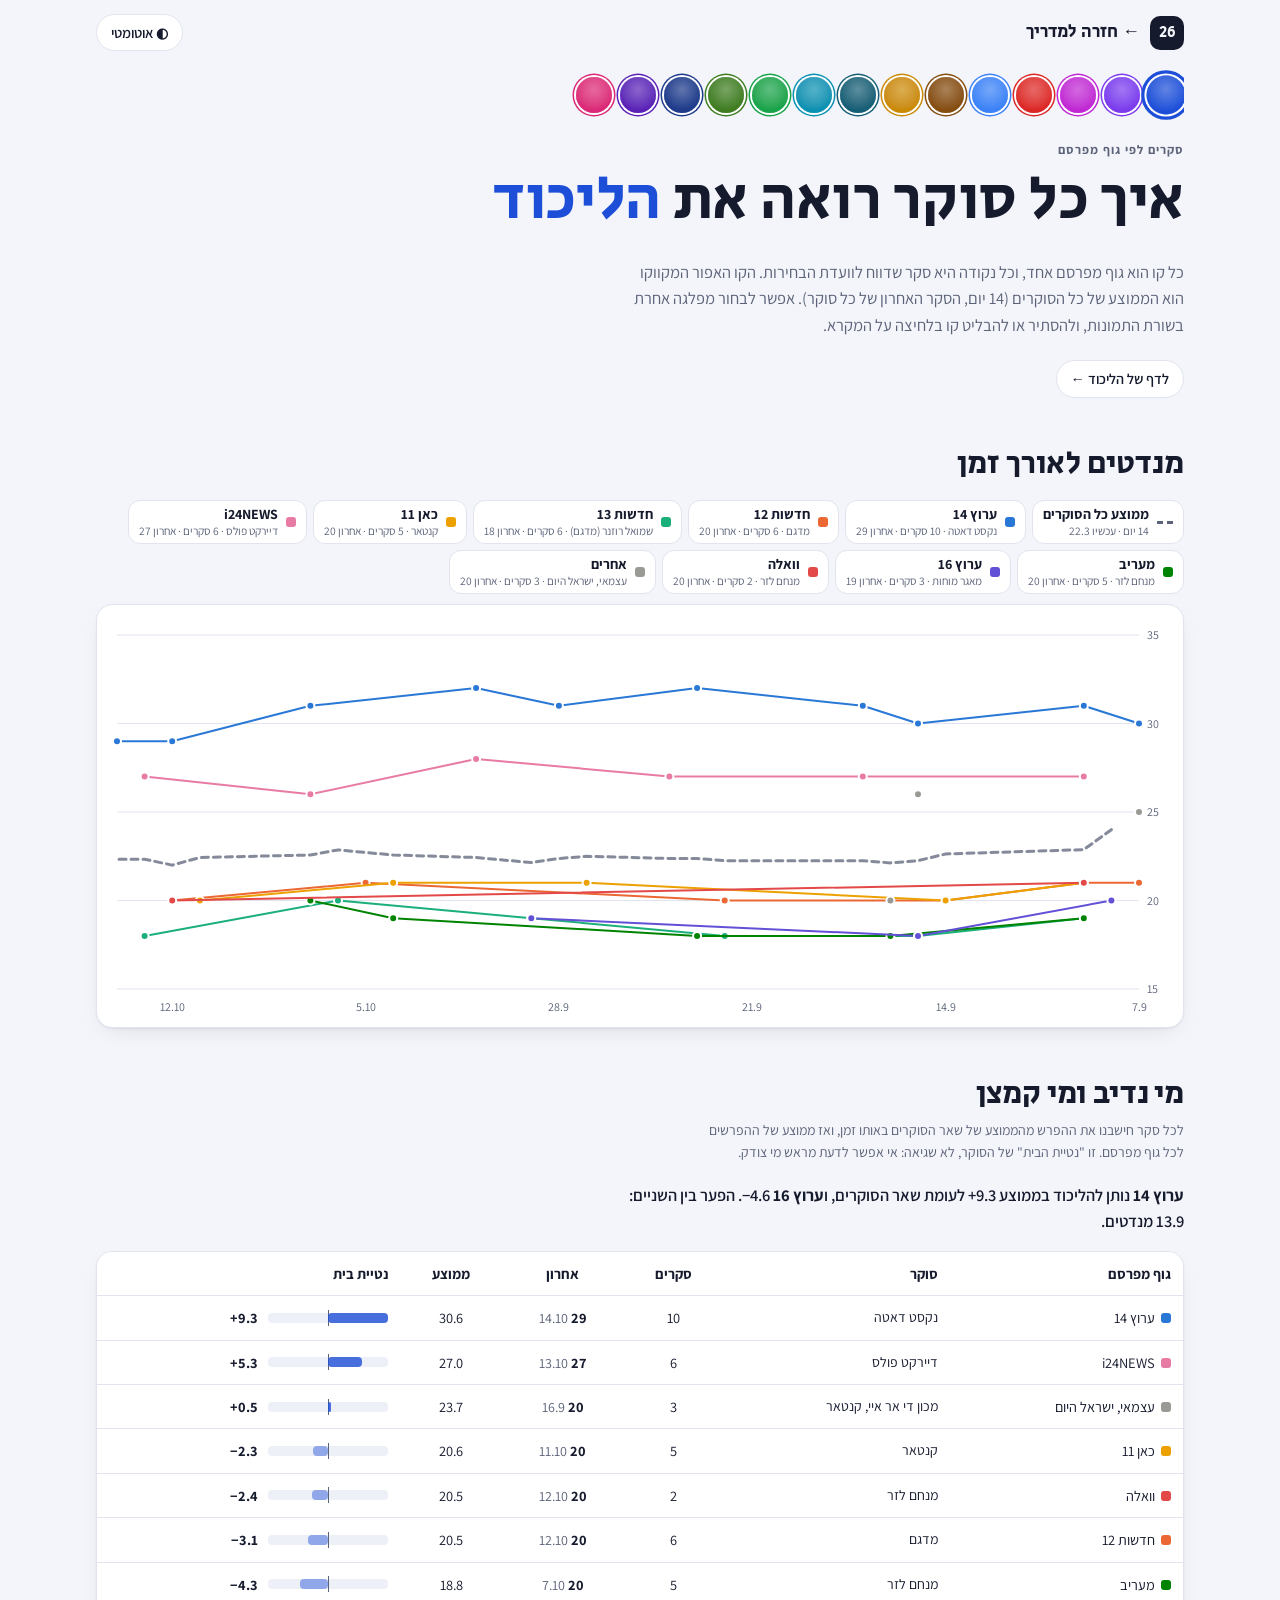
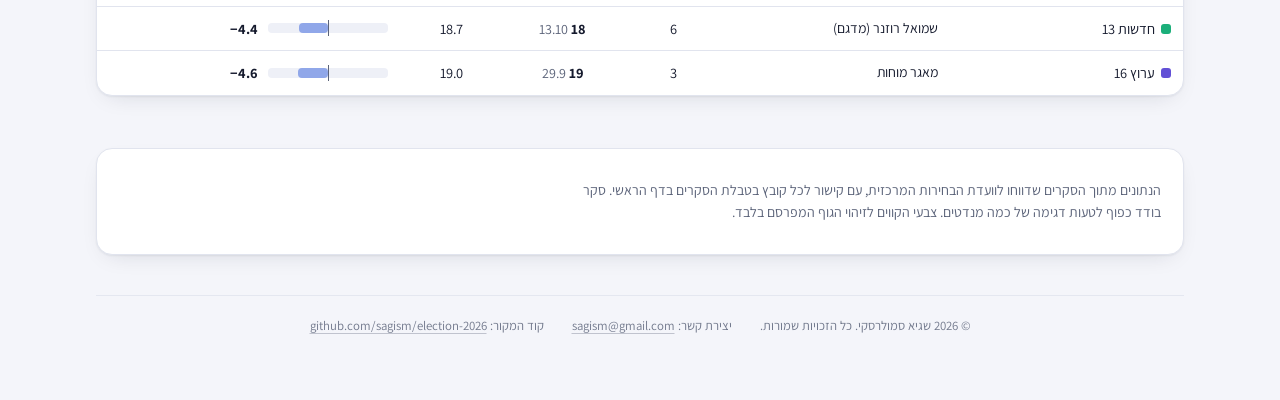
==== house.html @ f4b6245b "added missing files" ====
<!doctype html>
<html lang="he" dir="rtl">
<head>
<meta charset="utf-8">
<meta name="viewport" content="width=device-width, initial-scale=1, viewport-fit=cover">
<title>לפי סוקר · מדריך בחירות 2026</title>
<link rel="preconnect" href="https://fonts.googleapis.com">
<link rel="preconnect" href="https://fonts.gstatic.com" crossorigin>
<link rel="stylesheet" href="https://fonts.googleapis.com/css2?family=Assistant:wght@400;600;700;800&family=Secular+One&family=Frank+Ruhl+Libre:wght@900&display=swap">
<link rel="stylesheet" href="style.css">
<style>[hidden]{display:none!important} img{max-width:100%}</style>
</head>
<body>
<div class="wrap">
  <div class="topbar">
    <a class="brand" href="index.html#news"><span class="brand-mark">26</span>← חזרה למדריך</a>
    <button class="btn" id="themeBtn" type="button">◐ אוטומטי</button>
  </div>
  <nav class="pnav" id="pnav" aria-label="בחירת מפלגה"></nav>

  <main>
    <header class="hhead rise">
      <div class="eyebrow">סקרים לפי גוף מפרסם</div>
      <h1>איך כל סוקר רואה את <span id="hName"></span></h1>
      <p class="muted" style="max-width:70ch">כל קו הוא גוף מפרסם אחד, וכל נקודה היא סקר שדווח לוועדת הבחירות. הקו האפור המקווקו הוא הממוצע של כל הסוקרים (14 יום, הסקר האחרון של כל סוקר). אפשר לבחור מפלגה אחרת בשורת התמונות, ולהסתיר או להבליט קו בלחיצה על המקרא.</p>
      <a class="btn" id="hBack" href="party.html"></a>
    </header>

    <section aria-labelledby="hc-h">
      <header><h2 id="hc-h">מנדטים לאורך זמן</h2></header>
      <div class="hlegend" id="hLegend"></div>
      <div class="hchart panel" id="hChart"></div>
    </section>

    <section aria-labelledby="ht-h">
      <header><div><h2 id="ht-h">מי נדיב ומי קמצן</h2><p class="small muted">לכל סקר חישבנו את ההפרש מהממוצע של שאר הסוקרים באותו זמן, ואז ממוצע של ההפרשים לכל גוף מפרסם. זו "נטיית הבית" של הסוקר, לא שגיאה: אי אפשר לדעת מראש מי צודק.</p></div></header>
      <p id="hSummary" style="max-width:70ch;font-weight:600"></p>
      <div class="tablewrap panel"><table id="hTable"></table></div>
    </section>
  </main>

  <footer class="foot panel">
    <p>הנתונים מתוך הסקרים שדווחו לוועדת הבחירות המרכזית, עם קישור לכל קובץ בטבלת הסקרים בדף הראשי. סקר בודד כפוף לטעות דגימה של כמה מנדטים. צבעי הקווים לזיהוי הגוף המפרסם בלבד.</p>
  </footer>
  <div class="colophon">
    <span>© 2026 שגיא סמולרסקי. כל הזכויות שמורות.</span>
    <span>יצירת קשר: <a href="mailto:sagism@gmail.com" dir="ltr">sagism@gmail.com</a></span>
    <span>קוד המקור: <a href="https://github.com/sagism/election-2026" target="_blank" rel="noopener" dir="ltr">github.com/sagism/election-2026</a></span>
  </div>
</div>
<script src="data.js"></script>
<script src="polls.js"></script>
<script src="candidates.js"></script>
<script src="common.js"></script>
<script src="house.js"></script>
</body>
</html>
---- style.css ----
/* Layout: hero with a 120-seat Knesset hemicycle; then a single 1120px column of sections. Party colour (--pc) drives every party element. */
:root {
  --bg: #f4f5fa;
  --surface: #ffffff;
  --surface-2: #eef0f7;
  --ink: #151a2d;
  --ink-2: #5b6379;
  --rule: #e1e4ee;
  --accent: #ff5a3c;
  --accent-ink: #ffffff;
  --good: #1f9d55;
  --warn: #c27a00;
  --slip-bg: #ffffff;
  --slip-ink: #111111;
  --hero-a: #ffe9e2;
  --hero-b: #e3ecff;
  --hero-c: #e5f7f1;
  --shadow: 0 1px 2px rgba(21, 26, 45, .06), 0 8px 24px -12px rgba(21, 26, 45, .18);
  --display: "Secular One", "Rubik", "Arial Hebrew", Arial, sans-serif;
  --body: "Assistant", "Segoe UI", Arial, sans-serif;
  --radius: 16px;
  --c-likud: #1d4ed8; --c-yb: #3b82f6; --c-amcha: #1e3a8a;
  --c-yashar: #7c3aed; --c-together: #c026d3; --c-reservists: #5b21b6; --c-bw: #db2777;
  --c-dems: #dc2626;
  --c-rzp: #0891b2; --c-otzma: #155e75;
  --c-shas: #ca8a04; --c-utj: #854d0e;
  --c-joint: #16a34a; --c-raam: #3f7d20;
}
@media (prefers-color-scheme: dark) {
  :root:not([data-theme="light"]) {
    --bg: #0e111b; --surface: #171b29; --surface-2: #1f2435; --ink: #eef0f7; --ink-2: #a3abc0; --rule: #2a3044;
    --accent: #ff7b5f; --accent-ink: #1a0f0c; --good: #4fd18b; --warn: #f0b84a; --slip-bg: #f4f3ee; --slip-ink: #111;
    --hero-a: #2a1a1b; --hero-b: #161f3a; --hero-c: #13271f;
    --shadow: 0 1px 2px rgba(0,0,0,.4), 0 10px 30px -14px rgba(0,0,0,.7);     --c-likud: #4f7cf0; --c-yb: #6aa4fa; --c-amcha: #5b74c9; --c-yashar: #9b6bf5; --c-together: #d65fe6; --c-reservists: #8b5bd6; --c-bw: #ec5c9c;
    --c-dems: #f05252; --c-rzp: #22b8d8; --c-otzma: #3a92a8; --c-shas: #eab308; --c-utj: #b7843a; --c-joint: #34c76a; --c-raam: #7ab441;
    color-scheme: dark;
  }
}
:root[data-theme="dark"] {
  --bg: #0e111b; --surface: #171b29; --surface-2: #1f2435; --ink: #eef0f7; --ink-2: #a3abc0; --rule: #2a3044;
  --accent: #ff7b5f; --accent-ink: #1a0f0c; --good: #4fd18b; --warn: #f0b84a; --slip-bg: #f4f3ee; --slip-ink: #111;
  --hero-a: #2a1a1b; --hero-b: #161f3a; --hero-c: #13271f;
  --shadow: 0 1px 2px rgba(0,0,0,.4), 0 10px 30px -14px rgba(0,0,0,.7); color-scheme: dark;
  --c-likud: #4f7cf0; --c-yb: #6aa4fa; --c-amcha: #5b74c9; --c-yashar: #9b6bf5; --c-together: #d65fe6; --c-reservists: #8b5bd6; --c-bw: #ec5c9c;
  --c-dems: #f05252; --c-rzp: #22b8d8; --c-otzma: #3a92a8; --c-shas: #eab308; --c-utj: #b7843a; --c-joint: #34c76a; --c-raam: #7ab441;
}

* { box-sizing: border-box; }
html { direction: rtl; scroll-behavior: smooth; }
body { margin: 0; background: var(--bg); color: var(--ink); font-family: var(--body); font-size: 16.5px; line-height: 1.6; }
.wrap { max-width: 1120px; margin: 0 auto; padding-inline: 16px; padding-block: 0 56px; }
a { color: inherit; text-decoration-color: color-mix(in srgb, currentColor 35%, transparent); text-underline-offset: 3px; }
a:hover { color: var(--accent); }
:focus-visible { outline: 3px solid var(--accent); outline-offset: 2px; border-radius: 6px; }
h1, h2, h3 { font-family: var(--display); font-weight: 400; text-wrap: balance; line-height: 1.15; margin: 0; letter-spacing: -.005em; }
h1 { font-size: clamp(2.2rem, 6vw, 3.8rem); }
h2 { font-size: clamp(1.5rem, 3.2vw, 2rem); }
h3 { font-size: 1.2rem; }
.muted { color: var(--ink-2); }
.small { font-size: .875rem; }
.num { font-variant-numeric: tabular-nums; }
.eyebrow { font-size: .78rem; letter-spacing: .08em; color: var(--ink-2); font-weight: 700; }

/* ---------- load animations ---------- */
@keyframes rise { from { opacity: 0; transform: translateY(16px); } to { opacity: 1; transform: none; } }
@keyframes pop { 0% { opacity: 0; transform: scale(.2); } 70% { transform: scale(1.15); } 100% { opacity: 1; transform: scale(1); } }
@keyframes grow { from { transform: scaleX(0); } to { transform: scaleX(1); } }
@keyframes drift { 0%,100% { transform: translate(0,0) scale(1); } 50% { transform: translate(-3%,2%) scale(1.06); } }
.rise { animation: rise .6s cubic-bezier(.2,.7,.2,1) both; animation-delay: calc(var(--i, 0) * 45ms + var(--d, 0ms)); }
@media (prefers-reduced-motion: reduce) { *, *::before, *::after { animation: none !important; transition: none !important; } html { scroll-behavior: auto; } }

/* ---------- top bar ---------- */
.topbar { display: flex; flex-wrap: wrap; align-items: center; justify-content: space-between; gap: 8px 16px; padding-block: 14px; }
.brand { display: flex; align-items: center; gap: 10px; font-family: var(--display); font-size: 1.1rem; text-decoration: none; }
.brand-mark { display: inline-grid; place-items: center; width: 34px; height: 34px; border-radius: 10px; background: var(--ink); color: var(--bg); font-size: 1rem; }
.btn { font: inherit; font-size: .9rem; font-weight: 600; background: var(--surface); color: var(--ink); border: 1px solid var(--rule); border-radius: 999px; padding: 6px 14px; cursor: pointer; text-decoration: none; display: inline-flex; align-items: center; gap: 6px; transition: transform .15s, border-color .15s, background .15s; }
.btn:hover { border-color: var(--accent); color: var(--ink); transform: translateY(-1px); }
.btn[aria-pressed="true"], .btn.solid { background: var(--ink); color: var(--bg); border-color: var(--ink); }
.btn.solid:hover { color: var(--bg); }

/* ---------- hero ---------- */
.hero { position: relative; isolation: isolate; border-radius: 28px; overflow: hidden; padding: clamp(24px, 4vw, 44px); display: grid; grid-template-columns: minmax(0, 1.05fr) minmax(0, 1fr); gap: 24px; align-items: center; background: var(--surface); box-shadow: var(--shadow); }
.hero::before { content: ""; position: absolute; inset: -20%; z-index: -1;
  background: radial-gradient(40% 50% at 15% 20%, var(--hero-a), transparent 70%), radial-gradient(45% 55% at 85% 30%, var(--hero-b), transparent 70%), radial-gradient(40% 50% at 60% 95%, var(--hero-c), transparent 70%);
  animation: drift 18s ease-in-out infinite; }
.hero p.lead { font-size: 1.12rem; max-width: 56ch; margin: 14px 0 0; }
.hero-stats { display: flex; flex-wrap: wrap; gap: 10px; margin-top: 20px; }
.stat { background: color-mix(in srgb, var(--surface) 75%, transparent); backdrop-filter: blur(6px); border: 1px solid var(--rule); border-radius: 14px; padding: 8px 14px; min-width: 104px; }
.stat b { display: block; font-family: var(--display); font-size: 1.7rem; line-height: 1.1; font-weight: 400; font-variant-numeric: tabular-nums; }
.stat.hot { background: var(--accent); color: var(--accent-ink); border-color: transparent; }
.stat.hot .small { color: inherit; opacity: .9; }
.knesset { position: relative; }
.knesset svg { width: 100%; height: auto; display: block; overflow: visible; }
.knesset .seat { animation: pop .45s cubic-bezier(.3,1.4,.5,1) both; animation-delay: calc(var(--i) * 9ms + 250ms); transform-box: fill-box; transform-origin: center; }
.knesset .mid { font-family: var(--display); fill: var(--ink); }
.knesset .mid-sub { fill: var(--ink-2); font-family: var(--body); font-size: 13px; }
.k-legend { display: flex; flex-wrap: wrap; gap: 4px 12px; justify-content: center; margin-top: 6px; font-size: .78rem; }
.k-legend span { display: inline-flex; align-items: center; gap: 5px; }
.k-legend i { width: 10px; height: 10px; border-radius: 50%; background: var(--pc); }
@media (max-width: 760px) { .hero { grid-template-columns: 1fr; } }

nav.toc { position: sticky; top: env(safe-area-inset-top, 0px); z-index: 20; margin-top: 18px; display: flex; gap: 6px; overflow-x: auto; padding: 8px; background: color-mix(in srgb, var(--bg) 82%, transparent); backdrop-filter: blur(10px); border-radius: 999px; scrollbar-width: none; }
nav.toc a { white-space: nowrap; text-decoration: none; font-weight: 700; font-size: .92rem; padding: 6px 14px; border-radius: 999px; color: var(--ink-2); }
nav.toc a:hover { background: var(--surface); color: var(--ink); }

section { padding-block: 44px 4px; scroll-margin-top: 70px; }
section > header { display: flex; flex-wrap: wrap; align-items: end; justify-content: space-between; gap: 10px 16px; margin-bottom: 18px; }
section > header p { margin: 6px 0 0; max-width: 70ch; }
.panel { background: var(--surface); border: 1px solid var(--rule); border-radius: var(--radius); box-shadow: var(--shadow); }

.facts { display: grid; grid-template-columns: repeat(auto-fit, minmax(240px, 1fr)); gap: 12px; margin: 0; padding: 0; list-style: none; }
.facts li { background: var(--surface); border: 1px solid var(--rule); border-radius: 14px; padding: 14px 16px; font-size: .95rem; }
.facts li b { display: block; font-family: var(--display); font-weight: 400; font-size: 1.05rem; margin-bottom: 2px; }

/* ballot slip */
.slip { display: inline-grid; place-items: center; background: var(--slip-bg); color: var(--slip-ink); border: 1px solid #cfcfc8; border-top: 4px solid var(--pc, #999); width: 62px; height: 44px; box-shadow: 0 2px 0 rgba(0,0,0,.08); flex: none; border-radius: 3px; }
.slip-letters { font-family: "Frank Ruhl Libre", "David Libre", serif; font-weight: 900; font-size: 1.4rem; line-height: 1; }
.slip.lg { width: 110px; height: 76px; border-top-width: 6px; }
.slip.lg .slip-letters { font-size: 2.6rem; }
.slip.sm { width: 40px; height: 28px; border-top-width: 3px; }
.slip.sm .slip-letters { font-size: .95rem; }

/* avatar */
.avatar { display: inline-block; width: 64px; height: 64px; border-radius: 50%; overflow: hidden; flex: none; background: radial-gradient(circle at 50% 35%, color-mix(in srgb, var(--pc) 70%, white), var(--pc) 70%); box-shadow: 0 0 0 3px var(--surface), 0 0 0 5px var(--pc); }
.avatar img { width: 100%; height: 100%; object-fit: cover; object-position: 50% 20%; transform: scale(1.12); transform-origin: 50% 25%; display: block; }
.avatar.lg { width: 120px; height: 120px; box-shadow: 0 0 0 4px var(--surface), 0 0 0 8px var(--pc); }
.avatar.sm { width: 36px; height: 36px; box-shadow: 0 0 0 2px var(--surface), 0 0 0 3.5px var(--pc); }

/* seat chart */
.controls { display: flex; flex-wrap: wrap; gap: 8px; align-items: center; }
.chart { padding: 18px; }
.seatrow { display: grid; grid-template-columns: 186px minmax(0, 1fr) 48px 18px; align-items: center; gap: 12px; padding: 5px 8px; margin-inline: -8px; border-radius: 12px; text-decoration: none; color: inherit; transition: background .15s; }
.seatrow:hover, .seatrow:focus-visible { background: color-mix(in srgb, var(--pc) 10%, transparent); color: inherit; }
.seatrow .go { color: var(--pc); font-weight: 800; opacity: .35; transition: opacity .15s, transform .15s; }
.seatrow:hover .go, .seatrow:focus-visible .go { opacity: 1; transform: translateX(-3px); }
.seatrow:hover .label > span { text-decoration: underline; text-underline-offset: 3px; }
.seatrow .label { display: flex; align-items: center; gap: 10px; font-weight: 700; text-decoration: none; min-width: 0; }
.seatrow .label span { white-space: nowrap; overflow: hidden; text-overflow: ellipsis; }
.track { position: relative; height: 22px; }
.track .range { position: absolute; top: 9px; height: 4px; background: color-mix(in srgb, var(--pc) 35%, transparent); border-radius: 2px; }
.track .bar { position: absolute; top: 1px; height: 20px; inset-inline-start: 0; background: linear-gradient(to left, var(--pc), color-mix(in srgb, var(--pc) 70%, white)); border-radius: 6px; transform-origin: right center; animation: grow .9s cubic-bezier(.2,.8,.2,1) both; animation-delay: calc(var(--i) * 50ms + 150ms); }
.track .grid { position: absolute; top: -3px; bottom: -3px; width: 1px; background: var(--rule); }
.track .thr { position: absolute; top: -5px; bottom: -5px; width: 0; border-inline-start: 2px dashed var(--warn); opacity: .7; }
.seatrow .val { font-variant-numeric: tabular-nums; font-family: var(--display); font-size: 1.15rem; }
.axis { display: grid; grid-template-columns: 186px minmax(0, 1fr) 48px 18px; gap: 12px; font-size: .75rem; color: var(--ink-2); margin-top: 4px; }
.axis .ticks { position: relative; height: 16px; }
.axis .ticks span { position: absolute; transform: translateX(50%); font-variant-numeric: tabular-nums; }
@media (max-width: 560px) { .seatrow, .axis { grid-template-columns: 112px minmax(0, 1fr) 40px 14px; gap: 8px; } .seatrow .label .avatar { display: none; } }

/* party cards */
.cards { display: grid; grid-template-columns: repeat(auto-fill, minmax(270px, 1fr)); gap: 16px; }
.card { position: relative; background: var(--surface); border: 1px solid var(--rule); border-radius: 20px; padding: 0 16px 16px; display: flex; flex-direction: column; gap: 12px; min-width: 0; box-shadow: var(--shadow); transition: transform .2s, box-shadow .2s; overflow: hidden; }
.card:hover { transform: translateY(-4px); box-shadow: 0 14px 34px -14px color-mix(in srgb, var(--pc) 55%, transparent); }
.card-band { margin-inline: -16px; height: 64px; background: linear-gradient(120deg, var(--pc), color-mix(in srgb, var(--pc) 72%, #000)); position: relative; }
.card-band .seats { position: absolute; inset-inline-end: 92px; text-align: end; top: 10px; color: #fff; font-family: var(--display); font-size: 1.9rem; line-height: 1; text-shadow: 0 1px 2px rgba(0,0,0,.25); }
.card-band .seats small { font-family: var(--body); font-size: .75rem; font-weight: 700; display: block; opacity: .9; margin-top: 2px; }
.card-band .slip { position: absolute; inset-inline-end: 14px; top: 12px; }
.card-head { display: flex; gap: 12px; align-items: flex-end; margin-top: -36px; }
.card-head .avatar { width: 72px; height: 72px; }
.card-head h3 a { text-decoration: none; }
.card dl { display: grid; grid-template-columns: auto minmax(0, 1fr); gap: 3px 10px; margin: 0; font-size: .9rem; }
.card dt { color: var(--ink-2); }
.card dd { margin: 0; }
.card .stance { font-size: .92rem; margin: 0; padding: 10px 12px; background: var(--surface-2); border-radius: 12px; }
.card-actions { margin-top: auto; display: flex; flex-wrap: wrap; gap: 8px; }
.btn.party { border-color: color-mix(in srgb, var(--pc) 45%, var(--rule)); }
.btn.party:hover { background: var(--pc); color: #fff; border-color: var(--pc); }
.chip { display: inline-block; font-size: .78rem; font-weight: 700; padding: 2px 10px; border-radius: 99px; background: color-mix(in srgb, var(--pc, var(--accent)) 16%, var(--surface)); color: var(--ink); white-space: nowrap; }
.chip.warn { background: color-mix(in srgb, var(--warn) 16%, var(--surface)); color: var(--warn); }

/* tables */
.tablewrap { overflow-x: auto; }
table { border-collapse: collapse; width: 100%; font-size: .9rem; }
th, td { padding: 10px 12px; border-bottom: 1px solid var(--rule); text-align: start; vertical-align: top; }
thead th { position: sticky; top: 0; background: var(--surface); font-weight: 700; white-space: nowrap; z-index: 1; }
tbody tr:last-child td { border-bottom: 0; }
tbody tr:hover td { background: var(--surface-2); }
td.n, th.n { text-align: center; font-variant-numeric: tabular-nums; }
td.zero { color: var(--ink-2); opacity: .6; }
.compare td { min-width: 200px; }
.compare td:first-child { min-width: 140px; position: sticky; inset-inline-start: 0; background: var(--surface); z-index: 1; }
.compare td:first-child a { display: flex; align-items: center; gap: 8px; font-weight: 700; text-decoration: none; }
.compare .na { color: var(--ink-2); font-style: italic; }
.polls th.rot { writing-mode: vertical-rl; transform: rotate(180deg); white-space: nowrap; padding: 10px 4px; font-size: .8rem; border-bottom: 3px solid var(--pc); }
.polls td.n.hi { font-weight: 800; }

/* coalition calculator */
.calc { display: grid; grid-template-columns: minmax(0, 1fr) 300px; gap: 16px; align-items: start; }
@media (max-width: 800px) { .calc { grid-template-columns: 1fr; } }
.picks { display: grid; grid-template-columns: repeat(auto-fill, minmax(200px, 1fr)); gap: 8px; }
.pick { display: flex; align-items: center; gap: 10px; background: var(--surface); border: 2px solid var(--rule); border-radius: 14px; padding: 8px 12px; cursor: pointer; transition: border-color .15s, background .15s, transform .15s; font-weight: 600; }
.pick:hover { transform: translateY(-1px); }
.pick input { position: absolute; opacity: 0; pointer-events: none; }
.pick:has(input:checked) { border-color: var(--pc); background: color-mix(in srgb, var(--pc) 14%, var(--surface)); }
.pick:has(input:focus-visible) { outline: 3px solid var(--accent); outline-offset: 2px; }
.pick .s { margin-inline-start: auto; font-family: var(--display); font-size: 1.1rem; font-variant-numeric: tabular-nums; }
.total { padding: 18px; position: sticky; top: calc(env(safe-area-inset-top, 0px) + 72px); }
.total b { font-family: var(--display); font-weight: 400; font-size: 3.4rem; line-height: 1; font-variant-numeric: tabular-nums; }
.meter { position: relative; height: 16px; background: var(--surface-2); border-radius: 8px; margin-block: 14px 4px; overflow: hidden; display: flex; }
.meter i { display: block; height: 100%; background: var(--pc); transition: width .35s cubic-bezier(.2,.8,.2,1); }
.meter .mark { position: absolute; inset-block: 0; width: 2px; background: var(--ink); }
.status-ok { color: var(--good); font-weight: 800; }
.status-no { color: var(--warn); font-weight: 800; }
.warnbox { margin-top: 10px; display: grid; gap: 6px; }
.warnbox p { margin: 0; padding: 8px 10px; border-radius: 10px; background: color-mix(in srgb, var(--warn) 12%, var(--surface)); }

.surplus { display: grid; grid-template-columns: repeat(auto-fit, minmax(300px, 1fr)); gap: 12px; }
.pair { display: flex; align-items: center; gap: 10px; padding: 14px; flex-wrap: wrap; }
.pair .who { display: flex; align-items: center; gap: 8px; font-weight: 700; text-decoration: none; }
.pair .plus { font-family: var(--display); font-size: 1.4rem; color: var(--ink-2); }
.pair .meta { width: 100%; display: flex; justify-content: space-between; gap: 8px; }

.others { display: flex; flex-wrap: wrap; gap: 8px; }
.others span.o { display: inline-flex; align-items: center; gap: 8px; font-size: .85rem; background: var(--surface); border: 1px solid var(--rule); border-radius: 10px; padding: 4px 10px 4px 4px; }

a.src { font-size: .76rem; color: var(--ink-2); white-space: nowrap; }
a.src::before { content: "מקור: "; }

footer.foot { margin-top: 48px; padding: 22px; font-size: .88rem; color: var(--ink-2); }
footer.foot h3 { color: var(--ink); margin-bottom: 8px; }
footer.foot p { max-width: 85ch; margin: 8px 0; }

/* candidates dialog */
dialog.cand-dialog { border: 0; padding: 0; border-radius: 24px; width: min(560px, calc(100vw - 32px)); max-height: min(86vh, 900px); background: var(--surface); color: var(--ink); box-shadow: 0 30px 80px -20px rgba(0,0,0,.5); overflow: hidden; display: flex; flex-direction: column; }
dialog.cand-dialog:not([open]) { display: none; }
dialog.cand-dialog[open] { animation: rise .35s cubic-bezier(.2,.8,.2,1); }
dialog.cand-dialog::backdrop { background: rgba(10, 12, 20, .55); backdrop-filter: blur(3px); }
.dlg-head { display: flex; gap: 14px; align-items: center; padding: 18px 20px; background: linear-gradient(120deg, color-mix(in srgb, var(--pc) 22%, var(--surface)), var(--surface)); border-bottom: 1px solid var(--rule); }
.dlg-head h2 { font-size: 1.6rem; }
.dlg-head .close { margin-inline-start: auto; align-self: start; font: inherit; font-size: 1.1rem; width: 36px; height: 36px; border-radius: 50%; border: 1px solid var(--rule); background: var(--surface); color: var(--ink); cursor: pointer; }
.dlg-body { padding: 14px 20px; overflow-y: auto; }
.dlg-foot { padding: 12px 20px; border-top: 1px solid var(--rule); display: flex; align-items: center; justify-content: space-between; gap: 10px; flex-wrap: wrap; }
.legend { display: flex; flex-wrap: wrap; gap: 4px 14px; margin-bottom: 10px; color: var(--ink-2); }
.legend span { display: inline-flex; align-items: center; gap: 6px; }
.dot { width: 10px; height: 10px; border-radius: 50%; display: inline-block; }
.dot.in { background: var(--pc); }
.dot.edge { background: transparent; border: 2px dashed var(--pc); }
.dot.out { background: var(--rule); }
ol.cands { list-style: none; margin: 0; padding: 0; display: grid; grid-template-columns: repeat(auto-fill, minmax(220px, 1fr)); gap: 6px; }
.cand { display: flex; align-items: center; gap: 10px; padding: 6px 8px; border-radius: 10px; animation: rise .4s both; animation-delay: calc(var(--i) * 18ms); }
.cand .pos { display: inline-grid; place-items: center; min-width: 30px; height: 30px; border-radius: 50%; font-weight: 800; font-size: .85rem; flex: none; }
.cand.in .pos { background: var(--pc); color: #fff; }
.cand.in { background: color-mix(in srgb, var(--pc) 8%, transparent); }
.cand.edge .pos { border: 2px dashed var(--pc); color: var(--ink); }
.cand.out { color: var(--ink-2); }
.cand.out .pos { background: var(--surface-2); color: var(--ink-2); }

/* party page */
.phero { position: relative; isolation: isolate; overflow: hidden; border-radius: 28px; padding: clamp(22px, 4vw, 40px); display: flex; flex-wrap: wrap; gap: 24px; align-items: center; color: #fff; background: linear-gradient(125deg, var(--pc), color-mix(in srgb, var(--pc) 55%, #101425)); box-shadow: var(--shadow); }
.phero::after { content: ""; position: absolute; inset: auto -10% -60% auto; width: 60%; aspect-ratio: 1; border-radius: 50%; background: rgba(255,255,255,.12); z-index: -1; animation: drift 14s ease-in-out infinite; }
.phero h1 { color: #fff; }
.phero .ballot { opacity: .9; margin-top: 6px; }
.phero .avatar.lg { box-shadow: 0 0 0 4px rgba(255,255,255,.9), 0 12px 30px -10px rgba(0,0,0,.5); }
.phero .slip { margin-inline-start: auto; }
.kpis { display: grid; grid-template-columns: repeat(auto-fit, minmax(150px, 1fr)); gap: 10px; margin-top: 16px; }
.kpi { background: var(--surface); border: 1px solid var(--rule); border-radius: 16px; padding: 12px 14px; }
.kpi b { display: block; font-family: var(--display); font-weight: 400; font-size: 1.7rem; line-height: 1.15; font-variant-numeric: tabular-nums; }
.kpi b.txt { font-size: 1.05rem; font-family: var(--body); font-weight: 800; }
.two { display: grid; grid-template-columns: minmax(0, 1fr) minmax(0, 1fr); gap: 20px; }
@media (max-width: 800px) { .two { grid-template-columns: 1fr; } }
.issues { display: grid; grid-template-columns: repeat(auto-fit, minmax(300px, 1fr)); gap: 12px; }
.issue { padding: 16px; border-top: 4px solid var(--pc); }
.issue h3 { margin-bottom: 6px; }
.issue p { margin: 0; }
.quotes { display: grid; gap: 10px; margin: 0; padding: 0; list-style: none; }
.quotes li { padding: 14px 16px; border-inline-start: 4px solid var(--pc); }
.quotes time { display: block; font-size: .78rem; color: var(--ink-2); font-weight: 700; font-variant-numeric: tabular-nums; }
.trend { padding: 16px; }
.trend svg { width: 100%; height: auto; display: block; }
.trend text { fill: var(--ink-2); font-size: 11px; font-family: var(--body); }
.trend .line { fill: none; stroke: var(--pc); stroke-width: 3; stroke-linecap: round; stroke-dasharray: 2000; stroke-dashoffset: 2000; animation: dash 1.6s .3s ease-out forwards; }
.trend .area { fill: color-mix(in srgb, var(--pc) 14%, transparent); }
.trend .dot { fill: var(--pc); }
.trend .gridl { stroke: var(--rule); stroke-width: 1; }
.trend .thr { stroke: var(--warn); stroke-dasharray: 4 3; stroke-width: 1.2; }
@keyframes dash { to { stroke-dashoffset: 0; } }
.pnav { display: flex; gap: 8px; overflow-x: auto; padding-block: 12px; scrollbar-width: thin; }
.pnav a { text-decoration: none; flex: none; }
.pnav a .avatar { transition: transform .15s; }
.pnav a:hover .avatar { transform: translateY(-2px); }
.pnav a[aria-current="page"] .avatar { box-shadow: 0 0 0 2px var(--surface), 0 0 0 5px var(--pc); transform: scale(1.08); }
.credit { font-size: .75rem; color: var(--ink-2); }
.phero .credit { color: rgba(255,255,255,.8); }
.phero .credit a { color: #fff; }

.families { display: flex; flex-wrap: wrap; gap: 6px 16px; margin-top: 10px; font-size: .82rem; color: var(--ink-2); }
.families .fam { display: inline-flex; align-items: center; gap: 6px; }
.families .sw { display: inline-flex; }
.families .sw i { width: 12px; height: 12px; border-radius: 50%; margin-inline-start: -3px; box-shadow: 0 0 0 2px var(--surface); }

.colophon { display: flex; flex-wrap: wrap; justify-content: center; gap: 6px 28px; margin-top: 40px; padding: 20px 8px 8px; border-top: 1px solid var(--rule); font-size: .8rem; color: var(--ink-2); opacity: .85; text-align: center; }
.colophon a { color: inherit; font-weight: 400; text-decoration-color: color-mix(in srgb, currentColor 40%, transparent); }
.colophon a:hover { color: var(--accent); }

/* drill-down affordances */
.drill-hint { display: inline-flex; align-items: center; gap: 8px; margin-top: 10px; padding: 6px 12px; border-radius: 999px; background: var(--surface-2); color: var(--ink-2); font-size: .85rem; font-weight: 600; }
.drill-hint b { color: var(--accent); }
.card { cursor: pointer; }
.card a.stretch::after { content: ""; position: absolute; inset: 0; z-index: 0; border-radius: inherit; }
.card .card-actions, .card .chip { position: relative; z-index: 1; }
.card:hover h3 a { text-decoration: underline; text-underline-offset: 4px; }
.card:focus-within { outline: 3px solid var(--accent); outline-offset: 2px; }
.btn.party.solid { background: var(--pc); color: #fff; border-color: var(--pc); }
.btn.party.solid:hover { filter: brightness(1.08); color: #fff; }
.compare td:first-child a span { display: flex; flex-direction: column; line-height: 1.25; }
.compare .more-link { font-size: .72rem; font-weight: 700; color: var(--pc); opacity: .8; }
.compare td:first-child a:hover .more-link { opacity: 1; text-decoration: underline; }
.knesset svg a { cursor: pointer; }
.knesset .seat, .k-legend a { transition: opacity .15s; }
.knesset .dim { opacity: .18; }
.k-legend a { display: inline-flex; align-items: center; gap: 5px; text-decoration: none; color: inherit; }
.k-legend a:hover { color: var(--ink); text-decoration: underline; }

.site-btn { display: inline-flex; align-items: center; gap: 8px; margin-top: 12px; padding: 7px 16px; border-radius: 999px; background: rgba(255,255,255,.95); color: #151a2d; font-weight: 800; font-size: .92rem; text-decoration: none; box-shadow: 0 6px 18px -8px rgba(0,0,0,.45); transition: transform .15s; }
.site-btn span { font-weight: 600; opacity: .65; font-size: .82rem; }
.site-btn:hover { transform: translateY(-1px); color: #151a2d; }
.phero .credit { margin-top: 8px; }

/* new polls teaser */
.np-grid { display: grid; grid-template-columns: minmax(0, 1fr) minmax(0, 1.25fr); gap: 16px; align-items: start; }
@media (max-width: 860px) { .np-grid { grid-template-columns: 1fr; } }
.np-findings { padding: 18px; }
.np-findings h3 { margin-bottom: 2px; }
.movers { display: grid; gap: 6px; margin-block: 12px; }
.mover { display: grid; grid-template-columns: auto minmax(0, 1fr) auto auto; align-items: center; gap: 10px; padding: 6px 10px; border-radius: 12px; text-decoration: none; color: inherit; background: color-mix(in srgb, var(--pc) 8%, transparent); }
.mover:hover { background: color-mix(in srgb, var(--pc) 16%, transparent); color: inherit; }
.mover span { font-weight: 700; }
.mover b { font-family: var(--display); font-weight: 400; font-size: 1.15rem; font-variant-numeric: tabular-nums; }
.mover.up b { color: var(--good); }
.mover.down b { color: #d64545; }
.mover small { color: var(--ink-2); font-variant-numeric: tabular-nums; min-width: 2.6em; text-align: end; }
.np-list { margin: 0; padding-inline-start: 1.1em; display: grid; gap: 6px; font-size: .92rem; }
.np-cards { display: grid; gap: 10px; }
.np-card { padding: 12px 14px; display: grid; gap: 8px; }
.np-head { display: flex; flex-wrap: wrap; align-items: baseline; gap: 4px 10px; }
.np-pdf { margin-inline-start: auto; color: var(--ink-2); }
.np-new { background: var(--accent); color: var(--accent-ink); font-size: .7rem; font-weight: 800; padding: 1px 8px; border-radius: 999px; align-self: center; }
.np-seats { display: flex; flex-wrap: wrap; gap: 8px 14px; }
.np-seat { display: inline-flex; align-items: center; gap: 6px; }
.np-seat b { font-family: var(--display); font-weight: 400; font-size: 1.25rem; font-variant-numeric: tabular-nums; }
.np-seat .avatar.sm { width: 28px; height: 28px; }
.np-changes { display: flex; flex-wrap: wrap; align-items: center; gap: 6px; }
.np-ch { font-size: .78rem; font-weight: 700; padding: 1px 8px; border-radius: 999px; font-variant-numeric: tabular-nums; }
.np-ch.up { background: color-mix(in srgb, var(--good) 14%, var(--surface)); color: var(--good); }
.np-ch.down { background: color-mix(in srgb, #d64545 13%, var(--surface)); color: #d64545; }
.np-ch.flat { background: var(--surface-2); color: var(--ink-2); font-weight: 600; }

/* by-pollster page */
:root { --s1: #2a78d6; --s2: #eb6834; --s3: #1baf7a; --s4: #eda100; --s5: #e87ba4; --s6: #008300; --s7: #6250d6; --s8: #e34948; --s-other: #9a9a94; }
@media (prefers-color-scheme: dark) { :root:not([data-theme="light"]) { --s1: #3987e5; --s2: #d95926; --s3: #199e70; --s4: #c98500; --s5: #d55181; --s6: #008300; --s7: #9085e9; --s8: #e66767; --s-other: #77776f; } }
:root[data-theme="dark"] { --s1: #3987e5; --s2: #d95926; --s3: #199e70; --s4: #c98500; --s5: #d55181; --s6: #008300; --s7: #9085e9; --s8: #e66767; --s-other: #77776f; }
.hhead { display: grid; gap: 6px; justify-items: start; margin-block: 8px 4px; }
.hhead h1 { margin: 0; }
.hhead #hName { color: var(--pc); }
.hchart { position: relative; padding: 14px 10px 8px; }
.hchart svg { width: 100%; height: auto; display: block; touch-action: pan-y; }
.hchart text { fill: var(--ink-2); font-size: 12px; font-family: var(--body); }
.hchart .gridl { stroke: var(--rule); stroke-width: 1; }
.hchart .thr { stroke: var(--warn); stroke-dasharray: 4 3; stroke-width: 1.2; }
.hchart .hl { fill: none; stroke-width: 2; stroke-linejoin: round; stroke-linecap: round; }
.hchart .hd { stroke: var(--surface); stroke-width: 2; }
.hchart .havg { fill: none; stroke: var(--ink-2); stroke-width: 3; stroke-dasharray: 7 5; opacity: .75; stroke-linecap: round; }
.hchart .hs { transition: opacity .15s; }
.hchart .hs.dim { opacity: .14; }
.hchart .hx { stroke: var(--ink-2); stroke-width: 1; opacity: .35; pointer-events: none; }
.hchart .hring { fill: none; stroke-width: 2.5; pointer-events: none; }
.htip { position: absolute; z-index: 3; pointer-events: none; background: var(--surface); border: 1px solid var(--rule); border-radius: 12px; padding: 8px 12px; box-shadow: 0 8px 24px rgb(0 0 0 / .14); display: grid; gap: 1px; font-size: .84rem; min-width: 170px; }
.htip i, .hlegend .sw, #hTable .sw { display: inline-block; width: 10px; height: 10px; border-radius: 3px; margin-inline-end: 6px; vertical-align: baseline; }
.htip .big { font-family: var(--display); font-size: 1.25rem; color: var(--ink); }
.hlegend { display: flex; flex-wrap: wrap; gap: 6px; margin-bottom: 10px; }
.hlegend button { font: inherit; display: inline-flex; align-items: center; gap: 2px; text-align: start; background: var(--surface); color: var(--ink); border: 1px solid var(--rule); border-radius: 12px; padding: 5px 10px; cursor: pointer; transition: opacity .15s, border-color .15s; }
.hlegend button:hover { border-color: var(--ink-2); }
.hlegend button span { display: grid; line-height: 1.25; }
.hlegend button b { font-size: .88rem; }
.hlegend button small { font-size: .72rem; color: var(--ink-2); }
.hlegend button[aria-pressed="false"] { opacity: .45; }
.hlegend button[aria-pressed="false"] b { text-decoration: line-through; }
.hlegend button.dim { opacity: .5; }
.hlegend .sw.avg { background: none; border-top: 3px dashed var(--ink-2); height: 0; border-radius: 0; width: 16px; }
.bias { display: grid; grid-template-columns: 120px auto; align-items: center; gap: 10px; }
.bias .bar { direction: ltr; position: relative; height: 10px; border-radius: 4px; background: var(--surface-2); }
.bias .bar::after { content: ""; position: absolute; top: 0; bottom: 0; width: var(--w); border-radius: 4px; background: var(--pc); opacity: .8; }
.bias .bar[data-s="pos"]::after { left: 50%; }
.bias .bar[data-s="neg"]::after { right: 50%; opacity: .45; }
.bias .bar::before { content: ""; position: absolute; left: 50%; top: -3px; bottom: -3px; width: 1px; background: var(--ink-2); }
.bias b { font-variant-numeric: tabular-nums; }
@media (max-width: 560px) {
  .bias { grid-template-columns: 50px auto; }
  #hTable .hide-sm { display: none; }
  .hlegend { display: grid; grid-template-columns: 1fr 1fr; }
  .hlegend button small { font-size: .68rem; }
}
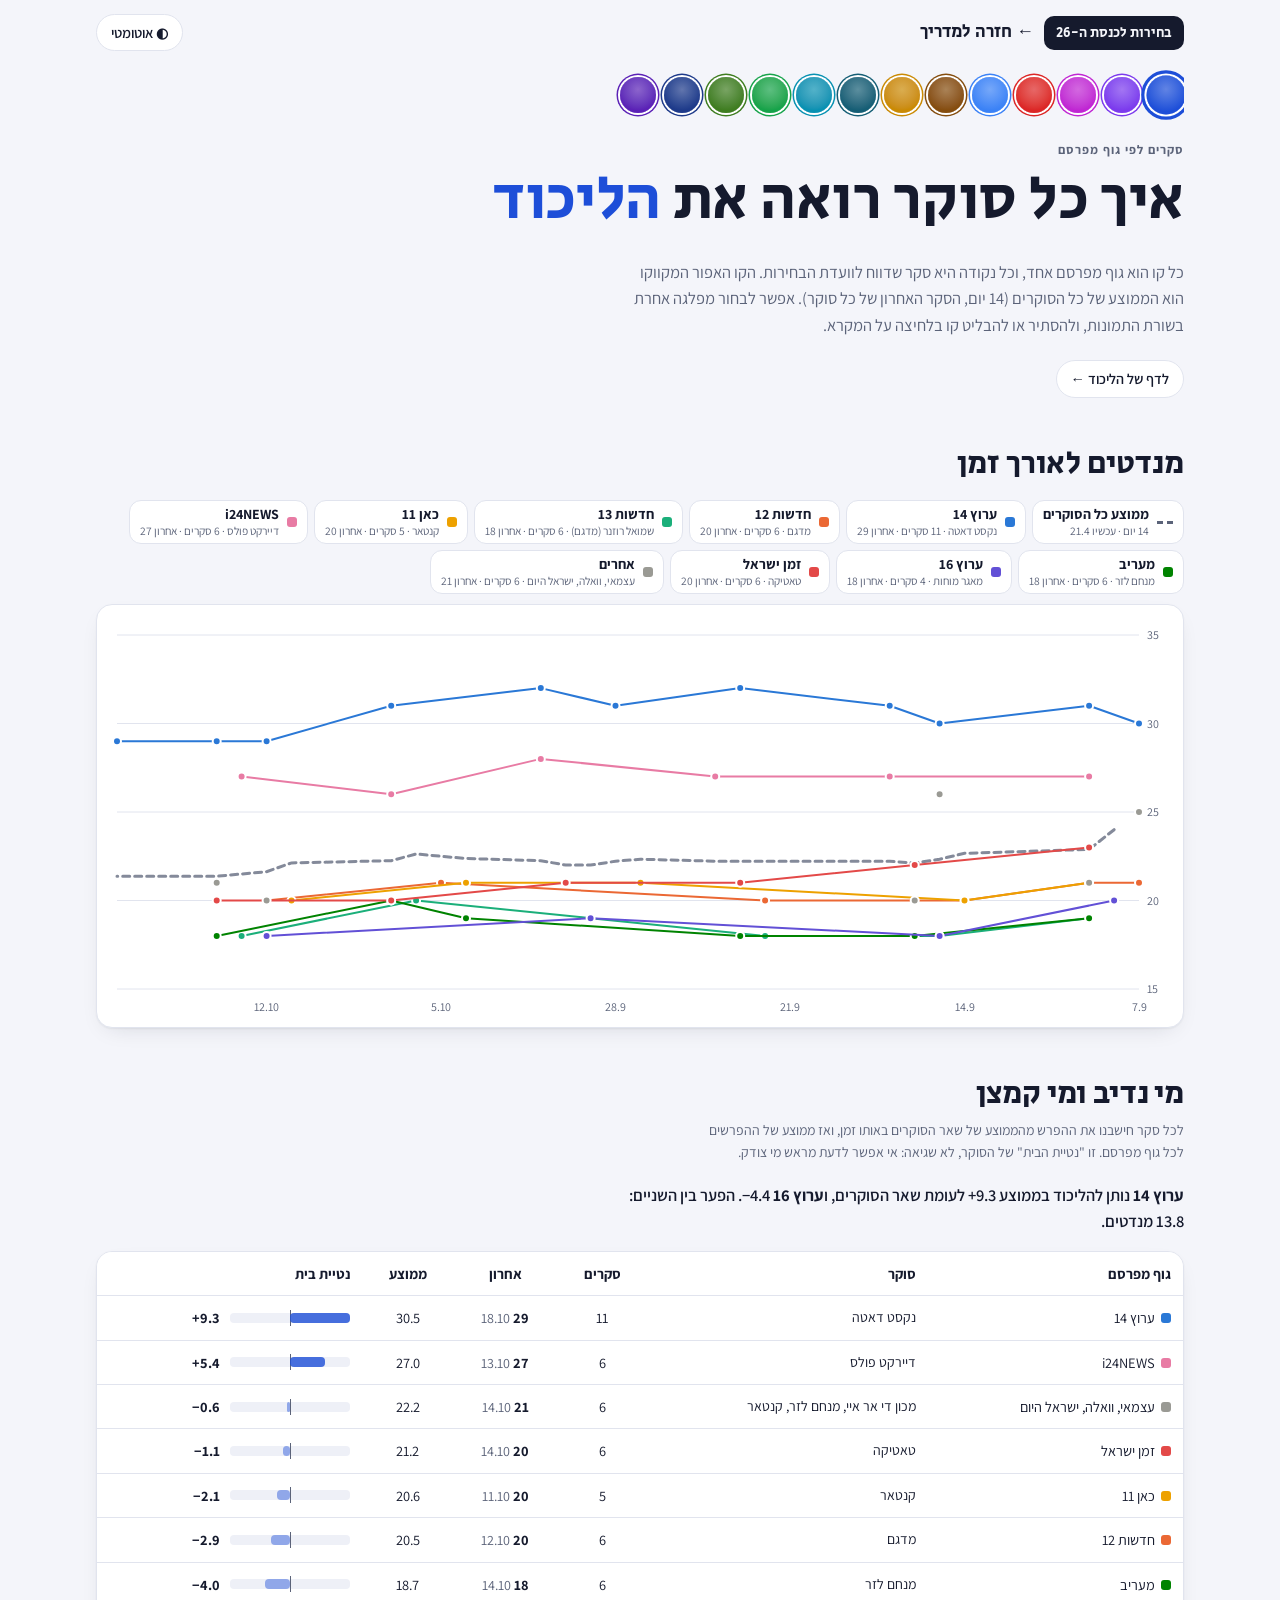
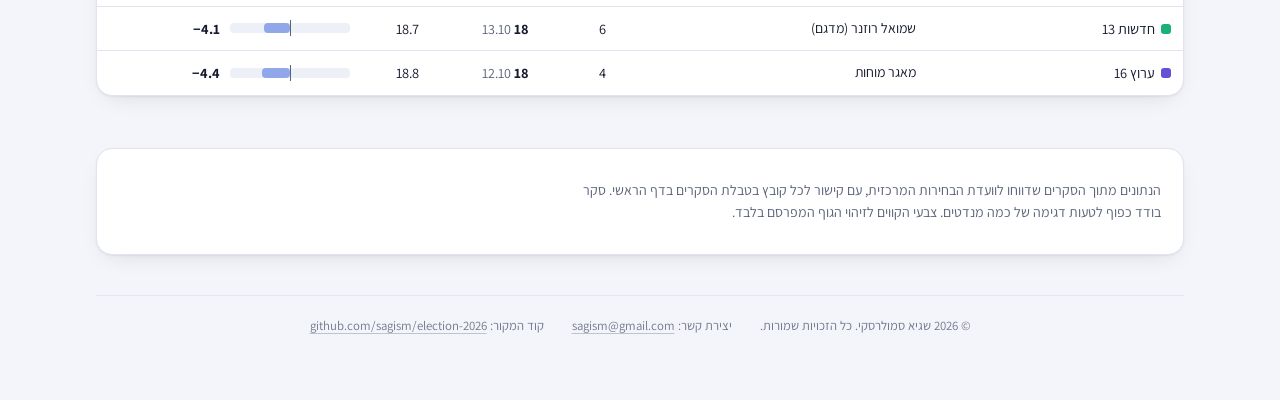
==== commit c3b24ce2: "better title" ====
--- a/house.html
+++ b/house.html
@@ -13,7 +13,7 @@
 <body>
 <div class="wrap">
   <div class="topbar">
-    <a class="brand" href="index.html#news"><span class="brand-mark">26</span>← חזרה למדריך</a>
+    <a class="brand" href="index.html#news"><span class="brand-mark">בחירות לכנסת ה-26</span>← חזרה למדריך</a>
     <button class="btn" id="themeBtn" type="button">◐ אוטומטי</button>
   </div>
   <nav class="pnav" id="pnav" aria-label="בחירת מפלגה"></nav>
--- a/style.css
+++ b/style.css
@@ -72,7 +72,7 @@
 /* ---------- top bar ---------- */
 .topbar { display: flex; flex-wrap: wrap; align-items: center; justify-content: space-between; gap: 8px 16px; padding-block: 14px; }
 .brand { display: flex; align-items: center; gap: 10px; font-family: var(--display); font-size: 1.1rem; text-decoration: none; }
-.brand-mark { display: inline-grid; place-items: center; width: 34px; height: 34px; border-radius: 10px; background: var(--ink); color: var(--bg); font-size: 1rem; }
+.brand-mark { display: inline-grid; place-items: center; height: 34px; padding-inline: 12px; border-radius: 10px; background: var(--ink); color: var(--bg); font-size: .9rem; white-space: nowrap; }
 .btn { font: inherit; font-size: .9rem; font-weight: 600; background: var(--surface); color: var(--ink); border: 1px solid var(--rule); border-radius: 999px; padding: 6px 14px; cursor: pointer; text-decoration: none; display: inline-flex; align-items: center; gap: 6px; transition: transform .15s, border-color .15s, background .15s; }
 .btn:hover { border-color: var(--accent); color: var(--ink); transform: translateY(-1px); }
 .btn[aria-pressed="true"], .btn.solid { background: var(--ink); color: var(--bg); border-color: var(--ink); }
@@ -390,3 +390,54 @@
   .hlegend { display: grid; grid-template-columns: 1fr 1fr; }
   .hlegend button small { font-size: .68rem; }
 }
+
+/* prediction market */
+.mk-grid { display: grid; grid-template-columns: minmax(0, 1fr) minmax(0, 1.2fr); gap: 16px; align-items: start; }
+@media (max-width: 900px) { .mk-grid { grid-template-columns: 1fr; } }
+.mk-bars { padding: 16px 18px; display: grid; gap: 10px; }
+.mk-status { font-size: .78rem; color: var(--ink-2); display: flex; align-items: center; gap: 6px; }
+.mk-status i { width: 8px; height: 8px; border-radius: 50%; background: var(--ink-2); opacity: .6; }
+.mk-status.live i { background: var(--good); opacity: 1; box-shadow: 0 0 0 3px color-mix(in srgb, var(--good) 25%, transparent); }
+.mk-row { display: grid; grid-template-columns: 36px minmax(0, 8.5em) minmax(0, 1fr) 3.6em 4.4em; align-items: center; gap: 10px; }
+.mk-av { display: block; text-decoration: none; }
+.mk-av .avatar.sm { width: 36px; height: 36px; }
+.mk-name { display: grid; line-height: 1.2; }
+.mk-name small { color: var(--ink-2); font-size: .74rem; }
+.mk-bar { height: 12px; border-radius: 4px; background: var(--surface-2); overflow: hidden; }
+.mk-bar span { display: block; height: 100%; border-radius: 4px; background: var(--pc); transform-origin: right; animation: mkgrow 1s ease-out both; }
+.mk-rest .mk-bar span { background: var(--ink-2); opacity: .5; }
+.mk-val { font-family: var(--display); font-weight: 400; font-size: 1.3rem; font-variant-numeric: tabular-nums; text-align: end; }
+.mk-chg { font-size: .76rem; font-weight: 700; font-variant-numeric: tabular-nums; white-space: nowrap; }
+.mk-chg.up { color: var(--good); } .mk-chg.down { color: #d64545; } .mk-chg.flat { color: var(--ink-2); font-weight: 600; }
+.mk-foot { margin: 4px 0 0; }
+.mk-chart { padding: 14px; }
+.mk-chart h3 { margin: 0 0 6px; font-size: 1rem; }
+.mk-svgwrap { position: relative; }
+.mk-chart svg { width: 100%; height: auto; display: block; touch-action: pan-y; }
+.mk-chart text { fill: var(--ink-2); font-size: 11px; font-family: var(--body); }
+.mk-chart .gridl { stroke: var(--rule); stroke-width: 1; }
+.mk-chart .gridl.half { stroke: var(--ink-2); stroke-dasharray: 3 4; opacity: .5; }
+.mk-chart .mk-line { fill: none; stroke-width: 2; stroke-linejoin: round; stroke-linecap: round; }
+.mk-chart .mk-end { stroke: var(--surface); stroke-width: 2; }
+.mk-chart .mk-lab { fill: var(--ink); font-weight: 700; font-size: 11.5px; }
+.mk-chart .mk-x { stroke: var(--ink-2); stroke-width: 1; opacity: .4; pointer-events: none; }
+.mk-tip { position: absolute; top: 8px; z-index: 3; pointer-events: none; background: var(--surface); border: 1px solid var(--rule); border-radius: 12px; padding: 8px 12px; box-shadow: 0 8px 24px rgb(0 0 0 / .14); display: grid; gap: 2px; font-size: .82rem; min-width: 150px; }
+.mk-tip i { display: inline-block; width: 10px; height: 10px; border-radius: 3px; margin-inline-end: 6px; }
+.mk-notes { margin-top: 12px; padding: 10px 16px; }
+.mk-notes summary { cursor: pointer; font-weight: 700; font-size: .9rem; }
+.mk-notes ul { margin: 8px 0 4px; padding-inline-start: 1.2em; display: grid; gap: 4px; }
+@media (max-width: 560px) { .mk-row { grid-template-columns: 32px minmax(0, 1fr) 3.4em 4em; } .mk-bar { grid-column: 2 / -1; grid-row: 2; } .mk-av .avatar.sm { width: 32px; height: 32px; } }
+@keyframes mkgrow { from { transform: scaleX(0); } to { transform: scaleX(1); } }
+
+/* withdrawn list */
+.card.out { opacity: .7; filter: grayscale(1); }
+.card.out:hover { opacity: .95; }
+.card .seats.out-stamp { font-size: 1.9rem; letter-spacing: .02em; }
+.out-banner { padding: 12px 16px; margin-block: 10px; border-inline-start: 4px solid var(--warn); }
+
+/* events in "what changed this week" */
+.np-event { display: grid; grid-template-columns: auto minmax(0, 1fr); gap: 12px; align-items: start; margin-block: 10px 6px; padding: 12px 14px; border-radius: 14px; background: color-mix(in srgb, var(--warn) 12%, var(--surface)); border-inline-start: 4px solid var(--warn); }
+.np-event .avatar.sm { width: 40px; height: 40px; filter: grayscale(1); }
+.np-event b { font-size: 1.02rem; }
+.np-event p { margin: 2px 0 0; font-size: .9rem; }
+.np-ev-date { display: inline-block; font-size: .72rem; font-weight: 800; color: var(--ink-2); margin-inline-end: 8px; }
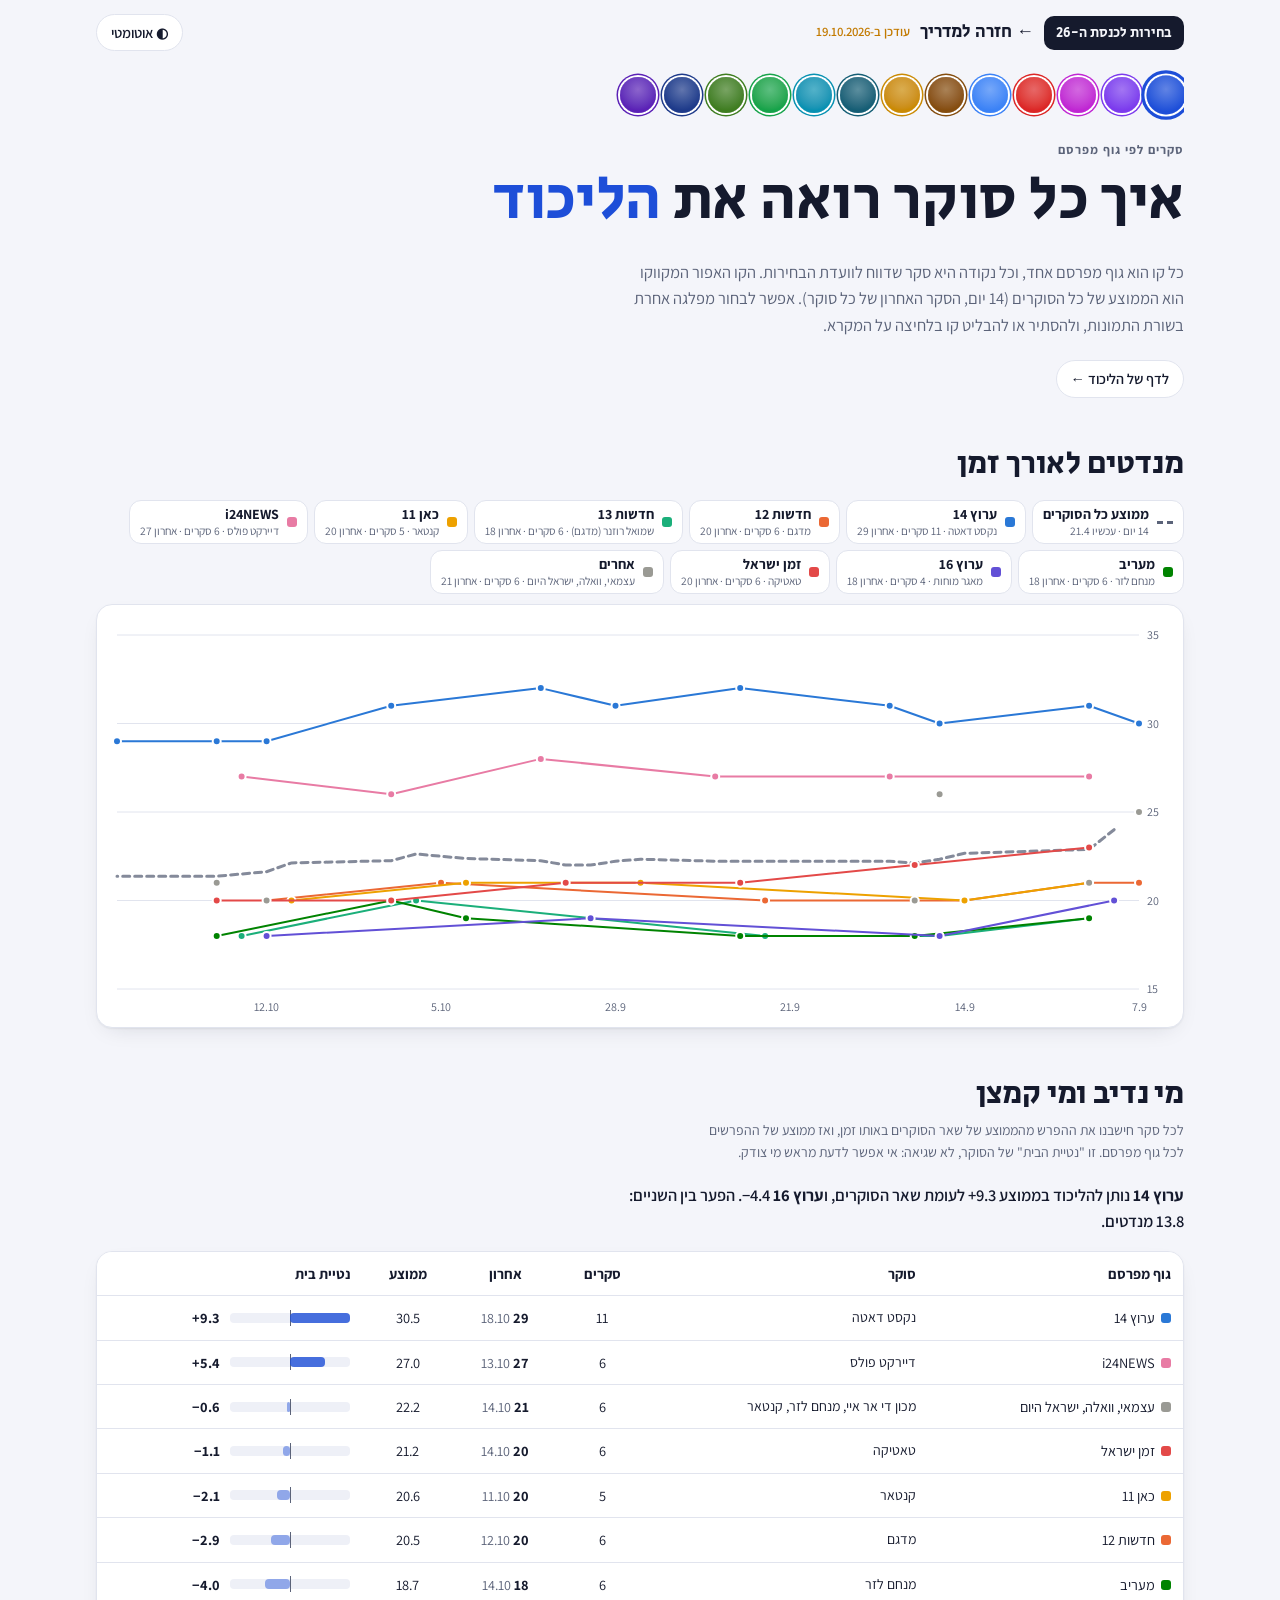
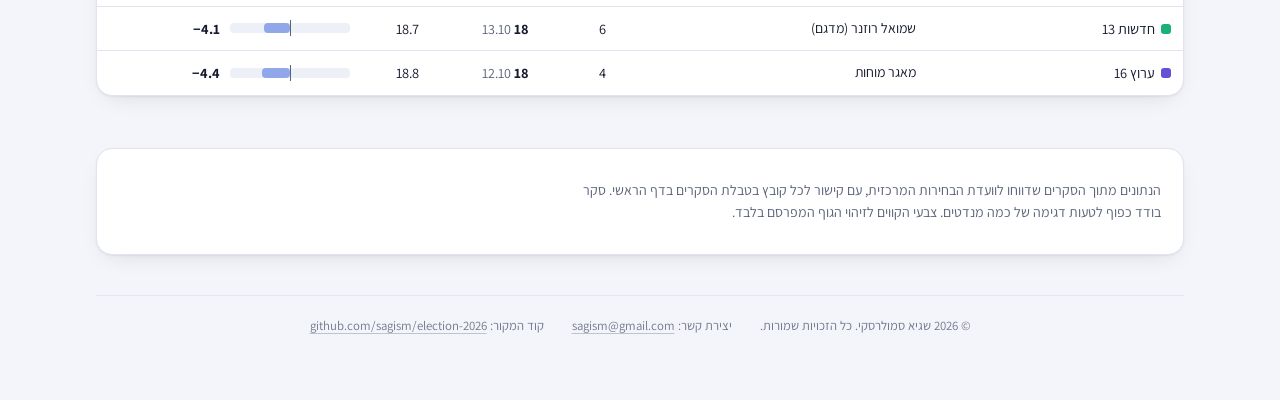
==== commit 5a0572a3: "added update time" ====
--- a/house.html
+++ b/house.html
@@ -48,6 +48,7 @@
     <span>קוד המקור: <a href="https://github.com/sagism/election-2026" target="_blank" rel="noopener" dir="ltr">github.com/sagism/election-2026</a></span>
   </div>
 </div>
+<script src="build.js"></script>
 <script src="data.js"></script>
 <script src="polls.js"></script>
 <script src="candidates.js"></script>
--- a/style.css
+++ b/style.css
@@ -441,3 +441,20 @@
 .np-event b { font-size: 1.02rem; }
 .np-event p { margin: 2px 0 0; font-size: .9rem; }
 .np-ev-date { display: inline-block; font-size: .72rem; font-weight: 800; color: var(--ink-2); margin-inline-end: 8px; }
+
+/* last-updated stamp next to the title */
+.brand .stamp { font-family: var(--body); font-size: .8rem; font-weight: 600; color: var(--ink-2); white-space: nowrap; }
+.brand .stamp .ago { font-weight: 400; }
+.brand .stamp.stale { color: var(--warn); }
+@media (max-width: 560px) { .brand { flex-wrap: wrap; row-gap: 4px; } .brand .stamp { flex-basis: 100%; } }
+
+/* last-updated pill in the main title */
+.hero-stamp { display: inline-flex; align-items: center; gap: 10px; margin-block: 10px 4px; padding: 8px 16px; border-radius: 999px; background: color-mix(in srgb, var(--good) 14%, var(--surface)); border: 1px solid color-mix(in srgb, var(--good) 45%, transparent); font-size: 1.05rem; font-weight: 800; color: var(--ink); }
+.hero-stamp:empty { display: none; }
+.hero-stamp .ago { font-weight: 500; color: var(--ink-2); }
+.hero-stamp .dot { width: 10px; height: 10px; border-radius: 50%; background: var(--good); box-shadow: 0 0 0 0 color-mix(in srgb, var(--good) 60%, transparent); animation: stamp-pulse 2s ease-out infinite; flex: none; }
+.hero-stamp.stale { background: color-mix(in srgb, var(--warn) 16%, var(--surface)); border-color: color-mix(in srgb, var(--warn) 55%, transparent); }
+.hero-stamp.stale .dot { background: var(--warn); animation: none; }
+@keyframes stamp-pulse { 0% { box-shadow: 0 0 0 0 color-mix(in srgb, var(--good) 55%, transparent); } 70%, 100% { box-shadow: 0 0 0 10px transparent; } }
+@media (prefers-reduced-motion: reduce) { .hero-stamp .dot { animation: none; } }
+@media (max-width: 560px) { .hero-stamp { font-size: .92rem; padding: 6px 12px; } .hero-stamp .ago { display: none; } }
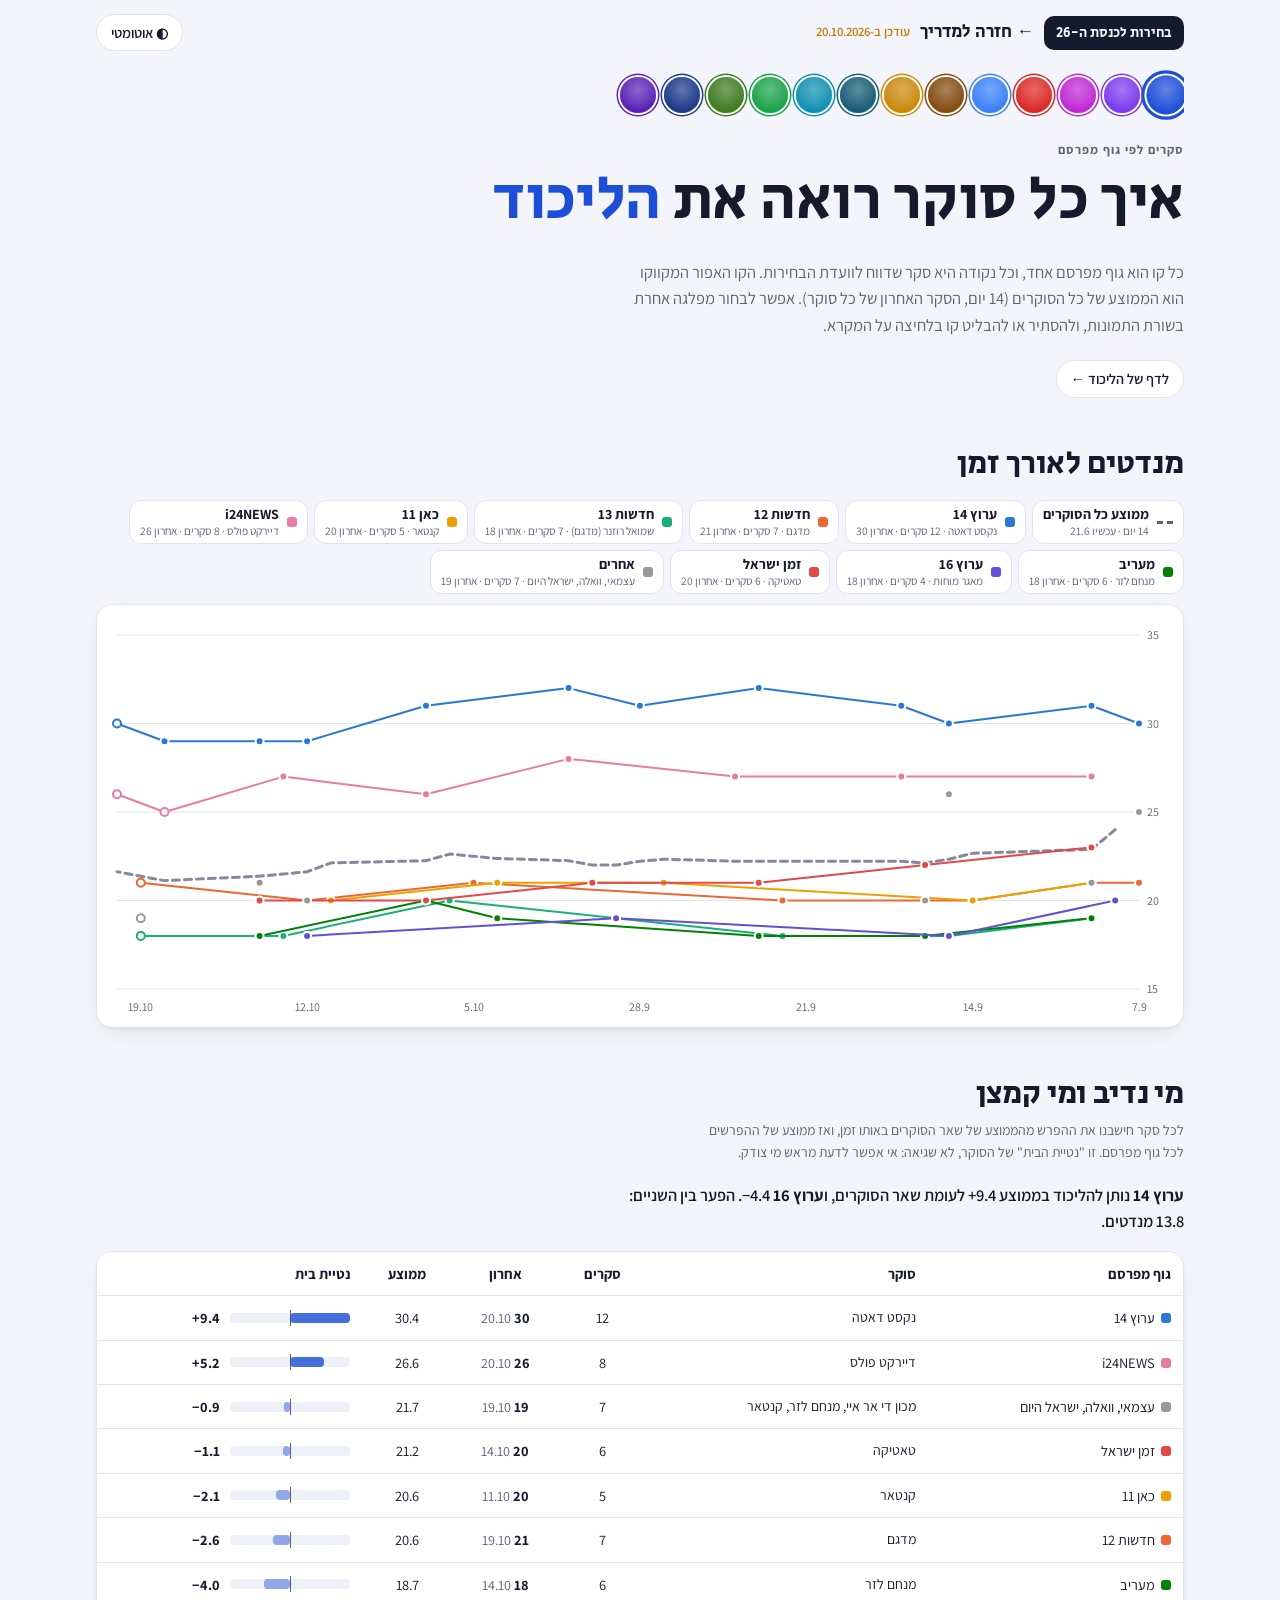
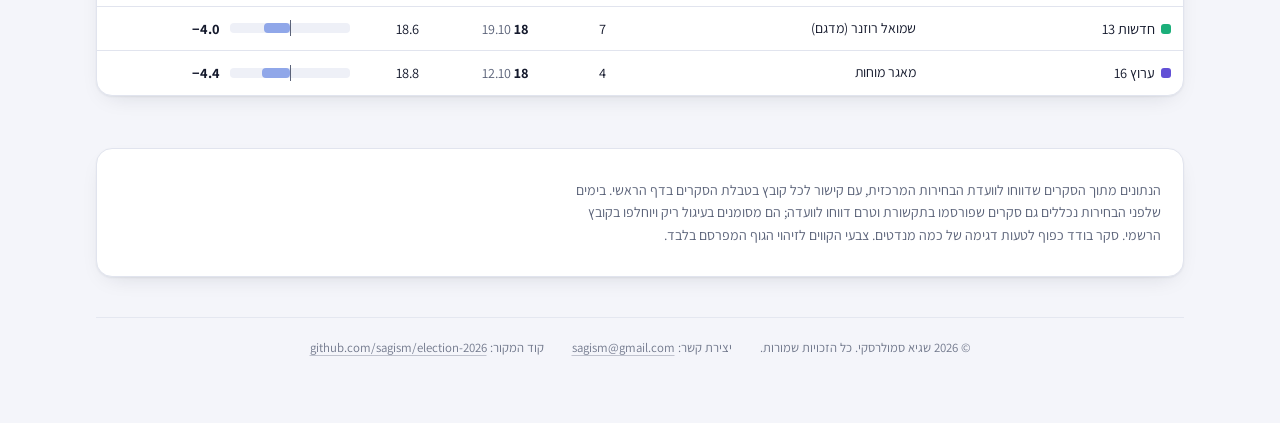
==== commit 3caf4af2: "6 סקרים מהתקשורת (טרם דווחו לוועדה)" ====
--- a/house.html
+++ b/house.html
@@ -40,7 +40,7 @@
   </main>
 
   <footer class="foot panel">
-    <p>הנתונים מתוך הסקרים שדווחו לוועדת הבחירות המרכזית, עם קישור לכל קובץ בטבלת הסקרים בדף הראשי. סקר בודד כפוף לטעות דגימה של כמה מנדטים. צבעי הקווים לזיהוי הגוף המפרסם בלבד.</p>
+    <p>הנתונים מתוך הסקרים שדווחו לוועדת הבחירות המרכזית, עם קישור לכל קובץ בטבלת הסקרים בדף הראשי. בימים שלפני הבחירות נכללים גם סקרים שפורסמו בתקשורת וטרם דווחו לוועדה; הם מסומנים בעיגול ריק ויוחלפו בקובץ הרשמי. סקר בודד כפוף לטעות דגימה של כמה מנדטים. צבעי הקווים לזיהוי הגוף המפרסם בלבד.</p>
   </footer>
   <div class="colophon">
     <span>© 2026 שגיא סמולרסקי. כל הזכויות שמורות.</span>
--- a/style.css
+++ b/style.css
@@ -437,7 +437,8 @@
 
 /* events in "what changed this week" */
 .np-event { display: grid; grid-template-columns: auto minmax(0, 1fr); gap: 12px; align-items: start; margin-block: 10px 6px; padding: 12px 14px; border-radius: 14px; background: color-mix(in srgb, var(--warn) 12%, var(--surface)); border-inline-start: 4px solid var(--warn); }
-.np-event .avatar.sm { width: 40px; height: 40px; filter: grayscale(1); }
+.np-event .avatar.sm { width: 40px; height: 40px; }
+.np-event.out .avatar.sm { filter: grayscale(1); }
 .np-event b { font-size: 1.02rem; }
 .np-event p { margin: 2px 0 0; font-size: .9rem; }
 .np-ev-date { display: inline-block; font-size: .72rem; font-weight: 800; color: var(--ink-2); margin-inline-end: 8px; }
@@ -458,3 +459,6 @@
 @keyframes stamp-pulse { 0% { box-shadow: 0 0 0 0 color-mix(in srgb, var(--good) 55%, transparent); } 70%, 100% { box-shadow: 0 0 0 10px transparent; } }
 @media (prefers-reduced-motion: reduce) { .hero-stamp .dot { animation: none; } }
 @media (max-width: 560px) { .hero-stamp { font-size: .92rem; padding: 6px 12px; } .hero-stamp .ago { display: none; } }
+
+/* poll taken from the media, not yet in the elections committee list */
+.pend { display: inline-block; font-size: .7rem; font-weight: 800; padding: 1px 8px; border-radius: 999px; white-space: nowrap; color: var(--warn); background: color-mix(in srgb, var(--warn) 14%, var(--surface)); border: 1px dashed color-mix(in srgb, var(--warn) 60%, transparent); align-self: center; }
